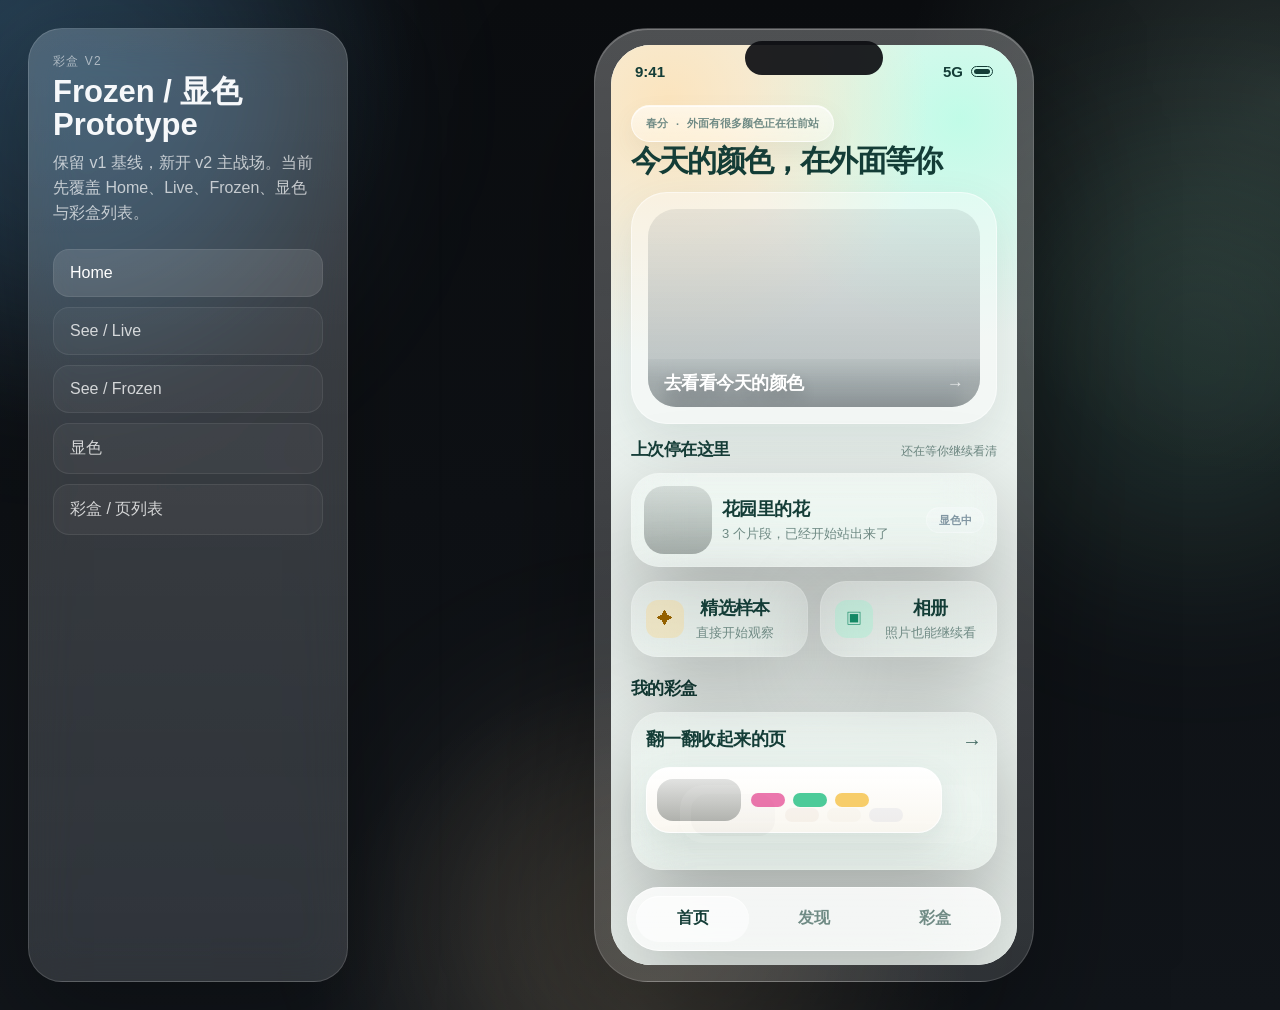
==== prototype-v2/index.html @ c252a60f "v2设计稿" ====
<!DOCTYPE html>
<html lang="zh-CN">
  <head>
    <meta charset="UTF-8" />
    <meta name="viewport" content="width=device-width, initial-scale=1.0" />
    <title>彩盒 v2 原型</title>
    <link rel="stylesheet" href="./styles/tokens.css" />
    <link rel="stylesheet" href="./styles/base.css" />
    <link rel="stylesheet" href="./styles/shell.css" />
    <link rel="stylesheet" href="./styles/screens/home.css" />
    <link rel="stylesheet" href="./styles/screens/live.css" />
    <link rel="stylesheet" href="./styles/screens/frozen.css" />
    <link rel="stylesheet" href="./styles/screens/xianse.css" />
    <link rel="stylesheet" href="./styles/screens/box.css" />
  </head>
  <body>
    <div class="ambient ambient-a"></div>
    <div class="ambient ambient-b"></div>
    <div class="ambient ambient-c"></div>

    <main class="studio">
      <aside class="rail shell-glass">
        <div class="rail-header">
          <p class="rail-kicker">彩盒 v2</p>
          <h1>Frozen / 显色 Prototype</h1>
          <p class="rail-copy">
            保留 v1 基线，新开 v2 主战场。当前先覆盖 Home、Live、Frozen、显色与彩盒列表。
          </p>
        </div>

        <nav class="screen-nav">
          <button class="screen-link active" data-target="home">Home</button>
          <button class="screen-link" data-target="see-live">See / Live</button>
          <button class="screen-link" data-target="see-frozen">See / Frozen</button>
          <button class="screen-link" data-target="xianse">显色</button>
          <button class="screen-link" data-target="box-list">彩盒 / 页列表</button>
        </nav>
      </aside>

      <section class="phone-stage">
        <div class="phone-shell">
          <div class="phone-hardware"></div>
          <div class="phone-screen">
            <section class="screen active" data-screen="home">
              <div class="screen-bg screen-bg-home"></div>
              <div class="statusbar">
                <span>9:41</span>
                <div class="status-icons">
                  <span>5G</span>
                  <span class="battery"></span>
                </div>
              </div>

              <div class="screen-scroll home-scroll">
                <div class="glass-chip weather-chip">
                  <span>春分</span>
                  <span>·</span>
                  <span>外面有很多颜色正在往前站</span>
                </div>

                <header class="home-hero">
                  <div class="home-copy">
                    <h2>今天的颜色，在外面等你</h2>
                  </div>

                  <article class="hero-scene scene-card">
                    <div class="scene-photo photo-mist"></div>
                    <div class="scene-overlay">
                      <button class="entry-footer" data-go="see-live">
                        <span>去看看今天的颜色</span>
                        <span class="entry-arrow-inline">→</span>
                      </button>
                    </div>
                  </article>
                </header>

                <div class="resume-head">
                  <h3>上次停在这里</h3>
                  <span>还在等你继续看清</span>
                </div>

                <button class="resume-strip shell-glass" data-go="xianse">
                  <div class="resume-thumb photo-flower"></div>
                  <div class="resume-text">
                    <h3>花园里的花</h3>
                    <p>3 个片段，已经开始站出来了</p>
                  </div>
                  <span class="count-pill">显色中</span>
                </button>

                <div class="source-row">
                  <button class="source-tile shell-glass" data-go="see-frozen">
                    <span class="tile-icon amber">✦</span>
                    <div>
                      <h3>精选样本</h3>
                      <p>直接开始观察</p>
                    </div>
                  </button>
                  <button class="source-tile shell-glass" data-go="see-frozen">
                    <span class="tile-icon mint">▣</span>
                    <div>
                      <h3>相册</h3>
                      <p>照片也能继续看</p>
                    </div>
                  </button>
                </div>

                <div class="resume-head box-head">
                  <h3>我的彩盒</h3>
                </div>

                <button class="box-entry shell-glass" data-go="box-list">
                  <div class="preview-head">
                    <div>
                      <h3>翻一翻收起来的页</h3>
                    </div>
                    <span class="ghost-arrow">→</span>
                  </div>
                  <div class="box-entry-body">
                    <article class="mini-page main">
                      <div class="mini-page-photo photo-flower"></div>
                      <div class="mini-page-swatches">
                        <span style="--swatch:#ea6aa5"></span>
                        <span style="--swatch:#3bc68f"></span>
                        <span style="--swatch:#f7c95b"></span>
                      </div>
                    </article>
                    <article class="mini-page under">
                      <div class="mini-page-photo photo-sunset"></div>
                      <div class="mini-page-swatches">
                        <span style="--swatch:#f59b63"></span>
                        <span style="--swatch:#e8d59b"></span>
                        <span style="--swatch:#7d83f2"></span>
                      </div>
                    </article>
                  </div>
                </button>
              </div>

              <nav class="tab-dock shell-glass dock-fixed">
                <button class="tab-item active">首页</button>
                <button class="tab-item">发现</button>
                <button class="tab-item" data-go="box-list">彩盒</button>
              </nav>
            </section>

            <section class="screen" data-screen="see-live">
              <div class="photo-screen photo-flower-full">
                <div class="statusbar">
                  <span>9:41</span>
                  <div class="status-icons">
                    <span>5G</span>
                    <span class="battery"></span>
                  </div>
                </div>

                <div class="top-floating">
                  <button class="nav-orb" data-go="home">‹</button>
                  <div class="live-title">看一眼正在发生的颜色</div>
                  <div class="nav-gap"></div>
                </div>

                <div class="capture-dock">
                  <button class="capture-pill" data-go="see-frozen">
                    <span class="capture-core"></span>
                  </button>
                  <p>停住这一刻</p>
                </div>
              </div>
            </section>

            <section class="screen" data-screen="see-frozen">
              <div class="photo-screen frozen-stage">
                <div class="statusbar">
                  <span>9:41</span>
                  <div class="status-icons">
                    <span>5G</span>
                    <span class="battery"></span>
                  </div>
                </div>

                <div class="top-floating">
                  <button class="nav-orb" data-go="home">‹</button>
                  <div class="live-title">先指出你注意到哪里</div>
                  <button class="nav-orb ghost">▣</button>
                </div>

                <div class="frozen-canvas photo-flower-full" data-frozen-canvas>
                  <div class="frozen-hotspots">
                    <button class="hotspot hotspot-pink" data-fragment-id="petal"></button>
                    <button class="hotspot hotspot-green" data-fragment-id="leaf"></button>
                    <button class="hotspot hotspot-gold" data-fragment-id="core"></button>
                    <button class="hotspot hotspot-shadow" data-fragment-id="shadow"></button>
                    <button class="hotspot hotspot-light" data-fragment-id="light"></button>
                  </div>

                  <div class="frozen-targets" data-fragment-layer></div>
                </div>

                <div class="frozen-dock shell-glass">
                  <div class="dock-meta">
                    <span class="frozen-count" data-fragment-count>0 / 5</span>
                    <button class="ai-suggestion-chip" data-ai-accept data-ai-suggestion hidden>
                      <span data-ai-text>也看看亮黄</span>
                    </button>
                  </div>

                  <div class="fragment-strip" data-fragment-strip></div>

                  <button class="frozen-go-pill bottom-cta solid disabled is-hidden" data-go="xianse" data-enter-xianse>
                    让它们往前站一站
                  </button>
                </div>
              </div>
            </section>

            <section class="screen" data-screen="xianse">
              <div class="screen-bg screen-bg-xianse"></div>
              <div class="statusbar">
                <span>9:41</span>
                <div class="status-icons">
                  <span>5G</span>
                  <span class="battery"></span>
                </div>
              </div>

              <div class="screen-scroll xianse-scroll">
                <div class="top-floating light-flow">
                  <button class="nav-orb light" data-go="see-frozen">‹</button>
                  <div class="source-line">
                    <span class="source-kicker">来自</span>
                    <span class="source-name">花园里的花</span>
                  </div>
                  <button class="ghost-pill top-ghost" data-go="see-frozen">补一处</button>
                </div>

                <header class="section-header xianse-header">
                  <p class="micro">显色</p>
                  <h2>让颜色站出来</h2>
                </header>

                <section class="xianse-stage shell-glass">
                  <div class="source-echo photo-flower" aria-hidden="true"></div>
                  <div class="source-wash" aria-hidden="true"></div>
                  <div class="standing-field" data-standing-field></div>
                </section>

                <section class="page-foreshadow shell-glass">
                  <div class="foreshadow-copy">
                    <p class="micro">这一页开始成形</p>
                    <h3>它们已经不只是一组颜色了</h3>
                  </div>
                  <div class="foreshadow-ribbon" data-foreshadow-ribbon></div>
                </section>

                <button class="bottom-cta solid">收进彩盒</button>
              </div>
            </section>

            <section class="screen" data-screen="box-list">
              <div class="screen-bg screen-bg-box-list"></div>
              <div class="statusbar">
                <span>9:41</span>
                <div class="status-icons">
                  <span>5G</span>
                  <span class="battery"></span>
                </div>
              </div>

              <div class="screen-scroll box-scroll">
                <header class="section-header">
                  <p class="micro">我的彩盒</p>
                  <h2>翻一翻收起来的页</h2>
                </header>

                <div class="list-stack">
                  <button class="page-sheet list-sheet current">
                    <div class="sheet-photo photo-flower"></div>
                    <div class="sheet-body list-body">
                      <p class="sheet-meta">3月24日 · 下午</p>
                      <h3>花园里的花</h3>
                      <div class="sheet-swatches">
                        <span style="--swatch:#ea6aa5"></span>
                        <span style="--swatch:#3bc68f"></span>
                        <span style="--swatch:#f7c95b"></span>
                      </div>
                    </div>
                  </button>

                  <button class="page-sheet list-sheet compact-sheet">
                    <div class="sheet-photo thin photo-sunset"></div>
                    <div class="compact-body">
                      <p class="sheet-meta">3月18日 · 傍晚</p>
                      <h4>海边的日落</h4>
                      <div class="mini-swatches">
                        <span style="--swatch:#f59b63"></span>
                        <span style="--swatch:#e8d59b"></span>
                        <span style="--swatch:#7d83f2"></span>
                      </div>
                    </div>
                  </button>
                </div>

                <nav class="tab-dock shell-glass dock-fixed">
                  <button class="tab-item" data-go="home">首页</button>
                  <button class="tab-item">发现</button>
                  <button class="tab-item active">彩盒</button>
                </nav>
              </div>
            </section>
          </div>
        </div>
      </section>
    </main>

    <script src="./app.js"></script>
  </body>
</html>
---- prototype-v2/styles/tokens.css ----
:root {
  --bg: #0b0d10;
  --shell: rgba(255, 255, 255, 0.08);
  --shell-line: rgba(255, 255, 255, 0.14);
  --glass: rgba(255, 255, 255, 0.2);
  --glass-strong: rgba(255, 255, 255, 0.32);
  --glass-edge: rgba(255, 255, 255, 0.54);
  --paper: rgba(253, 251, 246, 0.94);
  --paper-shadow: 0 24px 80px rgba(44, 62, 57, 0.12);
  --paper-tint: linear-gradient(180deg, rgba(255, 255, 255, 0.82), rgba(248, 245, 238, 0.94));
  --ink: #143d37;
  --muted: #708b85;
  --pink: #ea6aa5;
  --green: #3bc68f;
  --gold: #f7c95b;
  --shadow: #6a7391;
  --warm: rgba(255, 224, 177, 0.8);
  --mint: rgba(176, 255, 228, 0.72);
  --blur: blur(24px) saturate(150%);
  --type-title-home: 30px;
  --type-title-section: 30px;
  --type-title-card: 18px;
  --type-body: 13px;
  --space-home-top: 60px;
  --space-home-bottom: 104px;
  --space-chip-title: 2px;
  --space-title-entry: 16px;
}
---- prototype-v2/styles/base.css ----
* {
  box-sizing: border-box;
}

html,
body {
  margin: 0;
  min-height: 100%;
  font-family: "SF Pro Display", "SF Pro Text", -apple-system, BlinkMacSystemFont,
    "PingFang SC", "Helvetica Neue", sans-serif;
  color: #f6f8fa;
  background:
    radial-gradient(circle at 0% 0%, rgba(109, 196, 255, 0.14), transparent 26%),
    radial-gradient(circle at 100% 10%, rgba(197, 255, 228, 0.14), transparent 24%),
    radial-gradient(circle at 50% 100%, rgba(255, 227, 181, 0.1), transparent 28%),
    linear-gradient(180deg, #0b0d10 0%, #11151a 100%);
}

body {
  overflow: hidden;
}

button {
  font: inherit;
  color: inherit;
  background: none;
  border: 0;
  cursor: pointer;
}

.ambient {
  position: fixed;
  border-radius: 999px;
  pointer-events: none;
  filter: blur(90px);
}

.ambient-a {
  width: 30rem;
  height: 30rem;
  left: -10rem;
  top: -9rem;
  background: rgba(113, 189, 255, 0.16);
}

.ambient-b {
  width: 26rem;
  height: 26rem;
  right: -8rem;
  top: 9rem;
  background: rgba(154, 255, 214, 0.12);
}

.ambient-c {
  width: 26rem;
  height: 26rem;
  left: 34%;
  bottom: -14rem;
  background: rgba(255, 214, 159, 0.1);
}

.micro {
  margin: 0;
  color: #78938c;
  font-size: 13px;
  font-weight: 600;
}

.photo-flower,
.photo-maple,
.photo-sunset,
.photo-mist,
.photo-flower-full {
  background-color: #cbd8cf;
}

.photo-mist {
  background:
    linear-gradient(180deg, rgba(16, 32, 41, 0.08), rgba(16, 32, 41, 0.28)),
    url("https://images.unsplash.com/photo-1506744038136-46273834b3fb?auto=format&fit=crop&w=1200&q=80");
  background-size: cover;
  background-position: center;
}

.photo-flower {
  background:
    linear-gradient(180deg, rgba(16, 26, 24, 0.12), rgba(16, 26, 24, 0.32)),
    url("https://images.unsplash.com/photo-1490750967868-88aa4486c946?auto=format&fit=crop&w=1200&q=80");
  background-size: cover;
  background-position: center;
}

.photo-flower-full {
  background:
    linear-gradient(180deg, rgba(6, 15, 12, 0.16), rgba(4, 12, 10, 0.46)),
    url("https://images.unsplash.com/photo-1490750967868-88aa4486c946?auto=format&fit=crop&w=1600&q=80");
  background-size: cover;
  background-position: center;
}

.photo-sunset {
  background:
    linear-gradient(180deg, rgba(24, 23, 32, 0.08), rgba(24, 23, 32, 0.28)),
    url("https://images.unsplash.com/photo-1500530855697-b586d89ba3ee?auto=format&fit=crop&w=1200&q=80");
  background-size: cover;
  background-position: center;
}

@media (max-width: 1180px) {
  body {
    overflow: auto;
  }

  .studio {
    grid-template-columns: 1fr;
  }

  .phone-shell {
    max-width: 100%;
  }
}
---- prototype-v2/styles/shell.css ----
.studio {
  display: grid;
  grid-template-columns: 320px 1fr;
  gap: 28px;
  min-height: 100vh;
  padding: 28px;
}

.shell-glass {
  background:
    linear-gradient(180deg, rgba(255, 255, 255, 0.14), rgba(255, 255, 255, 0.06)),
    var(--shell);
  border: 1px solid var(--shell-line);
  backdrop-filter: var(--blur);
  -webkit-backdrop-filter: var(--blur);
  box-shadow: 0 30px 90px rgba(0, 0, 0, 0.28);
}

.rail {
  border-radius: 34px;
  padding: 24px;
  display: flex;
  flex-direction: column;
  gap: 24px;
}

.rail-kicker {
  margin: 0 0 6px;
  font-size: 12px;
  letter-spacing: 0.12em;
  text-transform: uppercase;
  color: rgba(255, 255, 255, 0.56);
}

.rail h1 {
  margin: 0;
  font-size: 31px;
  line-height: 1.05;
}

.rail-copy {
  margin: 10px 0 0;
  line-height: 1.55;
  color: rgba(255, 255, 255, 0.7);
}

.screen-nav {
  display: grid;
  gap: 10px;
}

.screen-link {
  text-align: left;
  padding: 14px 16px;
  border-radius: 16px;
  color: rgba(255, 255, 255, 0.78);
  border: 1px solid rgba(255, 255, 255, 0.08);
  background: rgba(255, 255, 255, 0.04);
  transition: 0.2s ease;
}

.screen-link.active,
.screen-link:hover {
  background: rgba(255, 255, 255, 0.12);
  color: #fff;
}

.phone-stage {
  display: grid;
  place-items: center;
}

.phone-shell {
  position: relative;
  width: 440px;
  max-width: calc(100vw - 420px);
  aspect-ratio: 393 / 852;
  padding: 16px;
  border-radius: 54px;
  background:
    linear-gradient(180deg, rgba(255, 255, 255, 0.24), rgba(255, 255, 255, 0.08)),
    rgba(255, 255, 255, 0.05);
  border: 1px solid rgba(255, 255, 255, 0.14);
  box-shadow:
    0 60px 140px rgba(0, 0, 0, 0.34),
    inset 0 1px 0 rgba(255, 255, 255, 0.24);
}

.phone-hardware {
  position: absolute;
  top: 12px;
  left: 50%;
  transform: translateX(-50%);
  width: 138px;
  height: 34px;
  border-radius: 999px;
  background: rgba(12, 14, 18, 0.92);
  z-index: 5;
}

.phone-screen {
  position: relative;
  width: 100%;
  height: 100%;
  overflow: hidden;
  border-radius: 40px;
  background: #eff4f2;
}

.screen {
  position: absolute;
  inset: 0;
  display: none;
  color: var(--ink);
}

.screen.active {
  display: block;
}

.screen-bg {
  position: absolute;
  inset: 0;
}

.screen-bg-home {
  background:
    radial-gradient(circle at 14% 6%, var(--warm), transparent 28%),
    radial-gradient(circle at 86% 8%, var(--mint), transparent 24%),
    linear-gradient(180deg, #eef5f2 0%, #e9f0ec 100%);
}

.screen-bg-xianse,
.screen-bg-box-list {
  background:
    radial-gradient(circle at 84% 0%, rgba(196, 255, 233, 0.72), transparent 24%),
    radial-gradient(circle at 10% 14%, rgba(255, 235, 205, 0.66), transparent 20%),
    linear-gradient(180deg, #f0f6f2 0%, #e9f0ec 100%);
}

.statusbar {
  position: absolute;
  top: 0;
  left: 0;
  right: 0;
  z-index: 4;
  padding: 18px 24px 0;
  display: flex;
  justify-content: space-between;
  align-items: center;
  font-size: 15px;
  font-weight: 700;
}

.statusbar.inverted {
  color: white;
}

.status-icons {
  display: flex;
  gap: 8px;
  align-items: center;
}

.battery {
  width: 22px;
  height: 11px;
  display: inline-block;
  border-radius: 999px;
  border: 1.5px solid currentColor;
  position: relative;
}

.battery::after {
  content: "";
  position: absolute;
  inset: 2px;
  border-radius: 999px;
  background: currentColor;
}

.screen-scroll {
  position: relative;
  z-index: 2;
  height: 100%;
  overflow: auto;
  padding: 58px 20px 28px;
  scrollbar-width: none;
  -ms-overflow-style: none;
}

.screen-scroll::-webkit-scrollbar {
  width: 0;
  height: 0;
}

.glass-chip,
.nav-orb,
.capture-pill,
.count-pill,
.ghost-pill,
.tab-dock {
  backdrop-filter: var(--blur);
  -webkit-backdrop-filter: var(--blur);
}

.glass-chip {
  display: inline-flex;
  align-items: center;
  gap: 8px;
  padding: 12px 16px;
  border-radius: 999px;
  background:
    linear-gradient(180deg, rgba(255, 255, 255, 0.58), rgba(255, 255, 255, 0.28)),
    rgba(255, 255, 255, 0.18);
  border: 1px solid rgba(255, 255, 255, 0.6);
  box-shadow:
    0 10px 24px rgba(73, 101, 96, 0.08),
    inset 0 1px 0 rgba(255, 255, 255, 0.72);
}

.small-chip {
  padding: 9px 14px;
  font-size: 12px;
  font-weight: 600;
}

.weather-chip {
  margin-bottom: var(--space-chip-title);
  padding: 10px 14px;
  color: var(--muted);
  font-size: 11px;
  font-weight: 700;
}

.top-floating {
  position: absolute;
  z-index: 5;
  top: 58px;
  left: 16px;
  right: 16px;
  display: grid;
  grid-template-columns: 44px 1fr 44px;
  align-items: center;
  gap: 10px;
}

.light-flow {
  position: relative;
  top: auto;
  left: auto;
  right: auto;
  margin-bottom: 18px;
  grid-template-columns: 44px 1fr auto;
}

.nav-orb {
  width: 42px;
  height: 42px;
  display: grid;
  place-items: center;
  border-radius: 999px;
  color: inherit;
  background:
    linear-gradient(180deg, rgba(255, 255, 255, 0.38), rgba(255, 255, 255, 0.14)),
    rgba(255, 255, 255, 0.16);
  border: 1px solid rgba(255, 255, 255, 0.42);
}

.nav-orb.light {
  color: var(--ink);
  background:
    linear-gradient(180deg, rgba(255, 255, 255, 0.82), rgba(255, 255, 255, 0.54)),
    rgba(255, 255, 255, 0.56);
}

.nav-orb.ghost {
  background: rgba(255, 255, 255, 0.08);
  border-color: rgba(255, 255, 255, 0.24);
}

.nav-gap {
  width: 44px;
  height: 44px;
}

.source-pill {
  justify-self: center;
  font-weight: 700;
}

.source-line {
  justify-self: center;
  display: grid;
  justify-items: center;
  gap: 2px;
  color: rgba(20, 61, 55, 0.72);
}

.source-kicker {
  font-size: 11px;
  font-weight: 700;
  letter-spacing: 0.08em;
  text-transform: uppercase;
  color: rgba(20, 61, 55, 0.36);
}

.source-name {
  font-size: 18px;
  font-weight: 700;
  letter-spacing: -0.03em;
}

.chip-dot {
  width: 16px;
  height: 16px;
  border-radius: 999px;
  background:
    radial-gradient(circle at 28% 28%, rgba(255, 255, 255, 0.58), transparent 30%),
    linear-gradient(135deg, var(--pink), var(--gold));
}

.ghost-pill {
  min-height: 38px;
  padding: 0 14px;
  border-radius: 999px;
  color: var(--ink);
  font-size: 13px;
  font-weight: 700;
  background:
    linear-gradient(180deg, rgba(255, 255, 255, 0.78), rgba(255, 255, 255, 0.52)),
    rgba(255, 255, 255, 0.56);
  border: 1px solid rgba(255, 255, 255, 0.72);
}

.top-ghost {
  justify-self: end;
}

.live-title {
  justify-self: center;
  align-self: center;
  color: rgba(255, 255, 255, 0.92);
  font-size: 17px;
  font-weight: 700;
  letter-spacing: -0.02em;
  text-shadow: 0 8px 24px rgba(0, 0, 0, 0.35);
}

.section-header {
  padding: 8px 4px 0;
}

.section-header h2,
.sheet-body h2,
.home-copy h2 {
  margin: 6px 0 0;
  font-size: var(--type-title-section);
  line-height: 0.98;
  letter-spacing: -0.05em;
}

.home-copy {
  max-width: 100%;
}

.home-copy h2 {
  margin-top: 2px;
  max-width: none;
  font-size: var(--type-title-home);
  line-height: 1;
  letter-spacing: -0.06em;
  text-wrap: unset;
}

.bottom-cta {
  width: 100%;
  height: 56px;
  border-radius: 999px;
  font-weight: 700;
}

.bottom-cta.primary-soft {
  background:
    linear-gradient(180deg, rgba(255, 255, 255, 0.34), rgba(255, 255, 255, 0.12)),
    rgba(105, 152, 126, 0.28);
  color: white;
  border: 1px solid rgba(255, 255, 255, 0.18);
}

.bottom-cta.solid {
  background:
    linear-gradient(180deg, rgba(54, 142, 112, 0.96), rgba(44, 120, 96, 0.98)),
    rgba(56, 140, 112, 0.98);
  color: white;
  box-shadow: 0 16px 28px rgba(39, 96, 77, 0.2);
}

.bottom-cta.disabled {
  opacity: 0.45;
  pointer-events: none;
}

.tab-dock {
  position: absolute;
  left: 16px;
  right: 16px;
  bottom: 14px;
  z-index: 4;
  padding: 8px;
  display: grid;
  grid-template-columns: repeat(3, 1fr);
  gap: 8px;
  border-radius: 999px;
  background:
    linear-gradient(180deg, rgba(255, 255, 255, 0.68), rgba(255, 255, 255, 0.48)),
    rgba(255, 255, 255, 0.42);
  border: 1px solid rgba(255, 255, 255, 0.7);
}

.tab-item {
  height: 46px;
  border-radius: 999px;
  color: var(--muted);
  font-weight: 700;
}

.tab-item.active {
  color: var(--ink);
  background: rgba(255, 255, 255, 0.56);
  box-shadow: inset 0 1px 0 rgba(255, 255, 255, 0.72);
}
---- prototype-v2/styles/screens/home.css ----
.home-scroll {
  padding-top: var(--space-home-top);
  padding-bottom: var(--space-home-bottom);
}

.home-hero {
  display: grid;
  gap: var(--space-title-entry);
}

.scene-card {
  position: relative;
  overflow: hidden;
  min-height: 232px;
  border-radius: 36px;
  background: rgba(255, 255, 255, 0.36);
  border: 1px solid rgba(255, 255, 255, 0.5);
  box-shadow: 0 18px 46px rgba(62, 95, 89, 0.12);
}

.scene-photo {
  position: absolute;
  inset: 16px;
  overflow: hidden;
  border-radius: 28px;
}

.scene-overlay {
  position: absolute;
  left: 16px;
  right: 16px;
  bottom: 16px;
  display: block;
  pointer-events: none;
}

.entry-footer {
  width: 100%;
  height: 48px;
  padding: 0 16px;
  display: flex;
  align-items: center;
  justify-content: space-between;
  border-radius: 0 0 28px 28px;
  color: white;
  text-shadow: 0 6px 14px rgba(0, 0, 0, 0.18);
  background:
    linear-gradient(180deg, rgba(8, 16, 19, 0.02), rgba(8, 16, 19, 0.12) 42%, rgba(8, 16, 19, 0.24) 100%);
  backdrop-filter: blur(10px) saturate(125%);
  -webkit-backdrop-filter: blur(10px) saturate(125%);
  pointer-events: auto;
}

.entry-footer span:first-child {
  font-size: 18px;
  font-weight: 700;
  letter-spacing: -0.03em;
}

.entry-arrow-inline {
  font-size: 17px;
  font-weight: 700;
  line-height: 1;
  opacity: 0.74;
}

.resume-head {
  margin-top: 14px;
  display: flex;
  justify-content: space-between;
  align-items: baseline;
  gap: 10px;
}

.resume-head h3 {
  margin: 0;
  font-size: 17px;
  letter-spacing: -0.03em;
}

.resume-head span {
  color: var(--muted);
  font-size: 12px;
}

.resume-strip {
  width: 100%;
  margin-top: 12px;
  text-align: left;
  padding: 12px;
  border-radius: 28px;
  display: grid;
  grid-template-columns: 68px 1fr auto;
  gap: 10px;
  align-items: center;
}

.resume-thumb {
  width: 68px;
  height: 68px;
  border-radius: 20px;
  background-size: cover;
  background-position: center;
}

.resume-text h3,
.preview-head h3,
.source-tile h3,
.sheet-body h3 {
  margin: 0 0 4px;
  font-size: var(--type-title-card);
  letter-spacing: -0.03em;
}

.resume-text p,
.source-tile p,
.sheet-meta {
  margin: 0;
  color: var(--muted);
  font-size: var(--type-body);
}

.count-pill {
  display: inline-flex;
  align-items: center;
  justify-content: center;
  height: 26px;
  min-width: 58px;
  padding: 0 9px;
  border-radius: 999px;
  color: rgba(90, 116, 134, 0.74);
  font-size: 11px;
  font-weight: 600;
  background:
    linear-gradient(180deg, rgba(255, 255, 255, 0.28), rgba(255, 255, 255, 0.1)),
    rgba(173, 205, 232, 0.03);
  border: 1px solid rgba(255, 255, 255, 0.24);
}

.source-row {
  display: grid;
  grid-template-columns: 1fr 1fr;
  gap: 12px;
  margin-top: 14px;
}

.source-tile {
  border-radius: 26px;
  padding: 14px;
  display: flex;
  align-items: center;
  gap: 12px;
  color: var(--ink);
}

.tile-icon {
  width: 38px;
  height: 38px;
  display: grid;
  place-items: center;
  border-radius: 12px;
  font-size: 16px;
}

.tile-icon.amber {
  background: rgba(255, 205, 106, 0.28);
  color: #946100;
}

.tile-icon.mint {
  background: rgba(116, 245, 195, 0.24);
  color: #148865;
}

.box-head {
  margin-top: 20px;
}

.box-entry {
  width: 100%;
  margin-top: 12px;
  text-align: left;
  padding: 14px;
  border-radius: 30px;
}

.preview-head {
  display: flex;
  justify-content: space-between;
  align-items: center;
  margin-bottom: 12px;
}

.ghost-arrow {
  color: #456b64;
  font-weight: 700;
  font-size: 20px;
  line-height: 1;
}

.box-entry-body {
  position: relative;
  min-height: 88px;
  margin-top: 4px;
}

.mini-page {
  position: absolute;
  left: 0;
  right: 40px;
  top: 0;
  height: 66px;
  padding: 8px 10px;
  display: grid;
  grid-template-columns: 84px 1fr;
  gap: 10px;
  align-items: center;
  border-radius: 24px;
  background:
    linear-gradient(180deg, rgba(255, 255, 255, 0.98), rgba(250, 247, 240, 0.97)),
    rgba(255, 255, 255, 0.98);
  border: 1px solid rgba(255, 255, 255, 0.9);
  box-shadow:
    0 16px 36px rgba(46, 70, 63, 0.12),
    inset 0 1px 0 rgba(255, 255, 255, 0.86);
}

.mini-page.under {
  left: 34px;
  right: 0;
  top: 18px;
  height: 58px;
  opacity: 0.09;
  filter: saturate(0.42);
}

.mini-page-photo {
  width: 84px;
  height: 42px;
  border-radius: 16px;
  background-size: cover;
  background-position: center;
}

.mini-page-swatches {
  display: flex;
  gap: 8px;
}

.mini-page-swatches span {
  display: block;
  width: 34px;
  height: 14px;
  border-radius: 999px;
  background: var(--swatch);
}
---- prototype-v2/styles/screens/live.css ----
.photo-screen {
  position: relative;
  width: 100%;
  height: 100%;
  overflow: hidden;
}

.capture-dock {
  position: absolute;
  left: 0;
  right: 0;
  bottom: 34px;
  display: flex;
  flex-direction: column;
  align-items: center;
  gap: 8px;
  color: white;
}

.capture-pill {
  width: 92px;
  height: 92px;
  border-radius: 999px;
  display: grid;
  place-items: center;
  background:
    linear-gradient(180deg, rgba(255, 255, 255, 0.34), rgba(255, 255, 255, 0.12)),
    rgba(255, 255, 255, 0.14);
  border: 1px solid rgba(255, 255, 255, 0.36);
}

.capture-core {
  width: 56px;
  height: 56px;
  border-radius: 999px;
  background: rgba(255, 255, 255, 0.94);
  box-shadow: inset 0 0 0 8px rgba(255, 255, 255, 0.2);
}

.capture-dock p {
  margin: 0;
  font-size: 15px;
  font-weight: 700;
  color: rgba(255, 255, 255, 0.9);
  text-shadow: 0 8px 20px rgba(0, 0, 0, 0.28);
}
---- prototype-v2/styles/screens/frozen.css ----
.frozen-stage {
  position: relative;
  display: flex;
  flex-direction: column;
  height: 100%;
  padding: 18px 14px 18px;
  gap: 14px;
  background:
    radial-gradient(circle at 86% 0%, rgba(196, 255, 233, 0.54), transparent 24%),
    radial-gradient(circle at 12% 12%, rgba(255, 235, 205, 0.46), transparent 22%),
    linear-gradient(180deg, #eef5f2 0%, #e8efe9 100%);
}

.frozen-stage .statusbar {
  position: relative;
  z-index: 3;
  padding: 0 10px;
  color: var(--ink);
}

.frozen-stage .top-floating {
  position: relative;
  top: auto;
  left: auto;
  right: auto;
  z-index: 3;
  margin: 2px 0 0;
  padding: 0 6px;
}

.frozen-stage .live-title {
  color: var(--ink);
  font-size: 18px;
  font-weight: 800;
  letter-spacing: -0.03em;
  text-shadow: none;
}

.frozen-stage .nav-orb {
  background:
    linear-gradient(180deg, rgba(255, 255, 255, 0.72), rgba(255, 255, 255, 0.38)),
    rgba(255, 255, 255, 0.28);
  border: 1px solid rgba(255, 255, 255, 0.58);
  color: rgba(20, 61, 55, 0.82);
  box-shadow:
    0 12px 28px rgba(73, 101, 96, 0.1),
    inset 0 1px 0 rgba(255, 255, 255, 0.7);
}

.frozen-stage .nav-orb.ghost {
  color: rgba(20, 61, 55, 0.42);
}

.frozen-canvas {
  position: relative;
  flex: 0 0 492px;
  min-height: 492px;
  border-radius: 34px;
  overflow: hidden;
  border: 1px solid rgba(255, 255, 255, 0.64);
  box-shadow:
    0 22px 48px rgba(51, 73, 63, 0.16),
    inset 0 1px 0 rgba(255, 255, 255, 0.32);
  background-size: cover;
  background-position: center;
}

.frozen-canvas::after {
  content: "";
  position: absolute;
  inset: 0;
  background:
    linear-gradient(180deg, rgba(6, 15, 12, 0.12), rgba(6, 15, 12, 0.22));
  pointer-events: none;
}

.frozen-hotspots,
.frozen-targets {
  position: absolute;
  inset: 0;
}

.frozen-targets {
  pointer-events: none;
  z-index: 3;
}

.hotspot,
.frozen-target {
  position: absolute;
  border-radius: 999px;
}

.hotspot {
  width: 88px;
  height: 88px;
  border: 0;
  background: transparent;
  z-index: 2;
}

.hotspot::after {
  content: "";
  position: absolute;
  inset: 12px;
  border-radius: inherit;
  border: 1.2px solid rgba(255, 255, 255, 0.2);
  background: rgba(255, 255, 255, 0.04);
  transition: 0.2s ease;
}

.hotspot:hover::after {
  border-color: rgba(255, 255, 255, 0.34);
  background: rgba(255, 255, 255, 0.08);
}

.hotspot-pink {
  left: 49%;
  top: 39%;
}

.hotspot-green {
  left: 33%;
  top: 57%;
}

.hotspot-gold {
  left: 58%;
  top: 47%;
}

.hotspot-shadow {
  left: 64%;
  top: 67%;
}

.hotspot-light {
  left: 60%;
  top: 57%;
}

.frozen-target {
  width: 80px;
  height: 80px;
  margin-left: -40px;
  margin-top: -40px;
  border: 1.5px solid rgba(255, 255, 255, 0.78);
  background: rgba(255, 255, 255, 0.06);
  box-shadow:
    0 0 0 8px rgba(255, 255, 255, 0.04),
    inset 0 0 0 1px rgba(255, 255, 255, 0.08);
  backdrop-filter: blur(6px);
  -webkit-backdrop-filter: blur(6px);
  transition: 0.18s ease;
  pointer-events: auto;
}

.frozen-target::after {
  content: "";
  position: absolute;
  inset: 16px;
  border-radius: inherit;
  border: 1px solid rgba(255, 255, 255, 0.22);
}

.frozen-target.active {
  transform: scale(1.04);
  border-color: rgba(255, 255, 255, 0.96);
  box-shadow:
    0 0 0 10px rgba(255, 255, 255, 0.05),
    0 12px 28px rgba(0, 0, 0, 0.16);
}

.frozen-target.ring-pink::before,
.frozen-target.ring-green::before,
.frozen-target.ring-gold::before,
.frozen-target.ring-shadow::before,
.frozen-target.ring-light::before {
  content: "";
  position: absolute;
  right: -3px;
  bottom: -3px;
  width: 18px;
  height: 18px;
  border-radius: 999px;
  border: 2px solid rgba(255, 255, 255, 0.78);
}

.frozen-target.ring-pink::before {
  background: var(--pink);
}

.frozen-target.ring-green::before {
  background: var(--green);
}

.frozen-target.ring-gold::before {
  background: var(--gold);
}

.frozen-target.ring-shadow::before {
  background: var(--shadow);
}

.frozen-target.ring-light::before {
  background: #f1efe7;
}

.frozen-dock {
  flex: 0 0 auto;
  display: grid;
  grid-template-rows: 30px 118px 54px;
  gap: 12px;
  min-height: 234px;
  padding: 16px;
  border-radius: 32px;
  background:
    radial-gradient(circle at 12% 0%, rgba(255, 241, 218, 0.54), transparent 36%),
    linear-gradient(180deg, rgba(251, 248, 240, 0.98), rgba(243, 239, 229, 0.97));
  border: 1px solid rgba(255, 255, 255, 0.84);
  box-shadow:
    0 18px 42px rgba(51, 73, 63, 0.12),
    inset 0 1px 0 rgba(255, 255, 255, 0.9);
}

.dock-meta {
  display: flex;
  justify-content: space-between;
  align-items: center;
  gap: 10px;
  min-height: 28px;
}

.frozen-count {
  color: rgba(20, 61, 55, 0.74);
  font-size: 12px;
  font-weight: 800;
  letter-spacing: 0.02em;
}

.ai-suggestion-chip {
  height: 30px;
  padding: 0 12px;
  border-radius: 999px;
  font-size: 12px;
  font-weight: 700;
  color: rgba(20, 61, 55, 0.78);
  background:
    linear-gradient(180deg, rgba(255, 245, 204, 0.98), rgba(249, 236, 177, 0.88)),
    rgba(247, 205, 91, 0.32);
  border: 1px solid rgba(243, 205, 97, 0.44);
  white-space: nowrap;
  box-shadow: 0 8px 18px rgba(214, 171, 62, 0.14);
}

.fragment-strip {
  display: flex;
  gap: 10px;
  min-height: 118px;
  padding: 6px;
  overflow-x: auto;
  overflow-y: hidden;
  scroll-snap-type: x proximity;
  -webkit-overflow-scrolling: touch;
  touch-action: pan-x;
  scrollbar-width: none;
  border-radius: 24px;
  background:
    linear-gradient(180deg, rgba(255, 255, 255, 0.52), rgba(255, 255, 255, 0.18)),
    rgba(20, 61, 55, 0.06);
  border: 1px solid rgba(20, 61, 55, 0.08);
  cursor: grab;
}

.fragment-strip::-webkit-scrollbar {
  width: 0;
  height: 0;
}

.fragment-strip.is-dragging {
  cursor: grabbing;
}

.fragment-strip.is-empty {
  display: grid;
  place-items: center;
}

.fragment-strip.is-empty::before {
  content: "";
  width: 100%;
  height: 100%;
  border-radius: 18px;
  background:
    linear-gradient(90deg, rgba(255, 255, 255, 0.26), rgba(255, 255, 255, 0.08)),
    rgba(20, 61, 55, 0.03);
  border: 1px dashed rgba(20, 61, 55, 0.16);
}

.fragment-card {
  flex: 0 0 110px;
  padding: 8px;
  border-radius: 22px;
  display: grid;
  gap: 7px;
  align-content: start;
  cursor: pointer;
  background:
    linear-gradient(180deg, rgba(255, 255, 255, 0.98), rgba(248, 245, 238, 0.94)),
    rgba(255, 255, 255, 0.96);
  border: 1px solid rgba(255, 255, 255, 0.9);
  color: var(--ink);
  text-align: left;
  scroll-snap-align: start;
  box-shadow:
    0 10px 24px rgba(29, 43, 38, 0.08),
    inset 0 1px 0 rgba(255, 255, 255, 0.92);
}

.fragment-card.active {
  box-shadow:
    0 14px 28px rgba(29, 43, 38, 0.12),
    inset 0 1px 0 rgba(255, 255, 255, 0.98);
}

.fragment-card-head {
  display: flex;
  justify-content: space-between;
  align-items: flex-start;
  gap: 6px;
  min-height: 20px;
}

.fragment-label {
  font-size: 10px;
  font-weight: 800;
  color: rgba(20, 61, 55, 0.66);
}

.fragment-remove {
  width: 20px;
  height: 20px;
  flex: 0 0 20px;
  display: grid;
  place-items: center;
  border-radius: 999px;
  font-size: 12px;
  color: rgba(20, 61, 55, 0.72);
  background: rgba(236, 239, 236, 0.94);
  box-shadow: inset 0 1px 0 rgba(255, 255, 255, 0.88);
}

.fragment-remove.is-hidden {
  visibility: hidden;
}

.fragment-preview {
  position: relative;
  height: 24px;
  border-radius: 14px;
  overflow: hidden;
  background-size: cover;
  background-position: var(--crop-x) var(--crop-y);
}

.fragment-preview::after {
  content: "";
  position: absolute;
  inset: 0;
  background:
    linear-gradient(90deg, rgba(255, 255, 255, 0.16), transparent 52%),
    rgba(5, 12, 12, 0.06);
}

.fragment-swatch {
  height: 16px;
  border-radius: 999px;
  background: var(--swatch);
}

.frozen-go-pill {
  width: 100%;
  height: 54px;
  margin-top: 0;
  font-size: 15px;
  letter-spacing: -0.02em;
}

.frozen-go-pill.is-hidden {
  visibility: hidden;
  opacity: 0;
  pointer-events: none;
}
---- prototype-v2/styles/screens/xianse.css ----
.xianse-scroll {
  padding-top: 64px;
  padding-bottom: 110px;
}

.xianse-header h2 {
  max-width: 100%;
  font-size: 30px;
  line-height: 1.06;
  letter-spacing: -0.05em;
}

.xianse-stage {
  position: relative;
  margin-top: 18px;
  min-height: 420px;
  padding: 16px;
  border-radius: 36px;
  overflow: hidden;
  background:
    linear-gradient(180deg, rgba(255, 255, 255, 0.68), rgba(255, 255, 255, 0.38)),
    rgba(248, 251, 247, 0.4);
  border: 1px solid rgba(255, 255, 255, 0.62);
  box-shadow:
    0 26px 48px rgba(39, 64, 52, 0.08),
    inset 0 1px 0 rgba(255, 255, 255, 0.58);
}

.source-echo,
.source-wash,
.standing-field {
  position: absolute;
  inset: 0;
}

.source-echo {
  opacity: 0.34;
  filter: blur(3px) saturate(0.88);
  transform: scale(1.04);
}

.source-wash {
  background:
    radial-gradient(circle at 50% 30%, rgba(255, 255, 255, 0.72), transparent 18%),
    radial-gradient(circle at 50% 52%, rgba(255, 243, 195, 0.18), transparent 26%),
    radial-gradient(circle at 34% 68%, rgba(188, 239, 217, 0.16), transparent 22%),
    linear-gradient(180deg, rgba(255, 255, 255, 0.28), rgba(255, 255, 255, 0.12));
}

.standing-field {
  z-index: 2;
}

.standing-fragment {
  position: absolute;
  display: grid;
  gap: 10px;
  width: var(--w);
  padding: 0;
  border-radius: 0;
  background: transparent;
  border: 0;
  transform: translate(-50%, -50%) scale(var(--scale));
  opacity: var(--alpha);
  filter: blur(var(--blur));
  box-shadow: none;
  transition: 0.2s ease;
}

.standing-fragment.main {
  z-index: 4;
}

.standing-fragment.support,
.standing-fragment.accent,
.standing-fragment.base,
.standing-fragment.lift {
  z-index: 2;
}

.standing-fragment::before {
  content: "";
  position: absolute;
  left: 50%;
  top: 50%;
  width: calc(100% + 36px);
  height: calc(100% + 18px);
  border-radius: 999px;
  transform: translate(-50%, -50%);
  background: radial-gradient(circle, rgba(255, 255, 255, 0.36), rgba(255, 255, 255, 0) 68%);
  pointer-events: none;
}

.standing-preview {
  justify-self: center;
  width: clamp(74px, 70%, 148px);
  height: 34px;
  border-radius: 999px;
  background-size: cover;
  background-position: var(--crop-x) var(--crop-y);
  opacity: 0.9;
  box-shadow:
    0 10px 24px rgba(29, 43, 38, 0.14),
    inset 0 1px 0 rgba(255, 255, 255, 0.68);
}

.standing-swatch {
  height: 26px;
  border-radius: 999px;
  background: var(--swatch);
  box-shadow:
    0 14px 30px rgba(29, 43, 38, 0.1),
    inset 0 1px 0 rgba(255, 255, 255, 0.34);
}

.standing-fragment.main .standing-preview {
  width: clamp(112px, 78%, 162px);
  height: 42px;
}

.standing-fragment.main .standing-swatch {
  height: 32px;
}

.standing-fragment.base .standing-preview,
.standing-fragment.lift .standing-preview {
  opacity: 0.62;
}

.page-foreshadow {
  margin-top: 18px;
  padding: 16px;
  border-radius: 30px;
  display: grid;
  gap: 14px;
  background:
    linear-gradient(180deg, rgba(255, 255, 255, 0.78), rgba(255, 255, 255, 0.52)),
    rgba(255, 255, 255, 0.48);
  border: 1px solid rgba(255, 255, 255, 0.64);
}

.foreshadow-copy h3 {
  margin: 4px 0 0;
  font-size: 22px;
  letter-spacing: -0.04em;
}

.foreshadow-ribbon {
  display: flex;
  gap: 8px;
}

.foreshadow-chip {
  flex: 1;
  height: 26px;
  border-radius: 999px;
  background: var(--swatch);
}

.xianse-scroll .bottom-cta {
  margin-top: 18px;
}
---- prototype-v2/styles/screens/box.css ----
.box-scroll {
  padding-top: 64px;
  padding-bottom: 110px;
}

.list-stack {
  padding-top: 18px;
  display: grid;
  gap: 12px;
}

.page-sheet {
  display: block;
  width: 100%;
  border-radius: 32px;
  background: var(--paper-tint), var(--paper);
  border: 1px solid rgba(255, 255, 255, 0.72);
  box-shadow: var(--paper-shadow);
  color: var(--ink);
  overflow: hidden;
}

.list-sheet {
  padding: 16px;
  text-align: left;
}

.compact-sheet {
  display: grid;
  grid-template-columns: 110px 1fr;
  gap: 14px;
  align-items: center;
  padding: 14px 16px;
  border-radius: 28px;
}

.sheet-photo {
  width: 100%;
  height: 228px;
  border-radius: 26px;
}

.sheet-photo.thin {
  height: 92px;
  border-radius: 20px;
}

.sheet-body {
  padding-top: 16px;
}

.sheet-meta {
  margin-top: 0;
}

.sheet-swatches {
  display: flex;
  gap: 10px;
  margin-top: 14px;
}

.sheet-swatches span,
.mini-swatches span {
  display: block;
  background: var(--swatch);
  border-radius: 999px;
}

.sheet-swatches span {
  width: 88px;
  height: 30px;
}

.mini-swatches {
  display: flex;
  gap: 10px;
}

.mini-swatches span {
  width: 16px;
  height: 16px;
}

.compact-body h4 {
  margin: 4px 0 8px;
  font-size: 18px;
  letter-spacing: -0.03em;
}
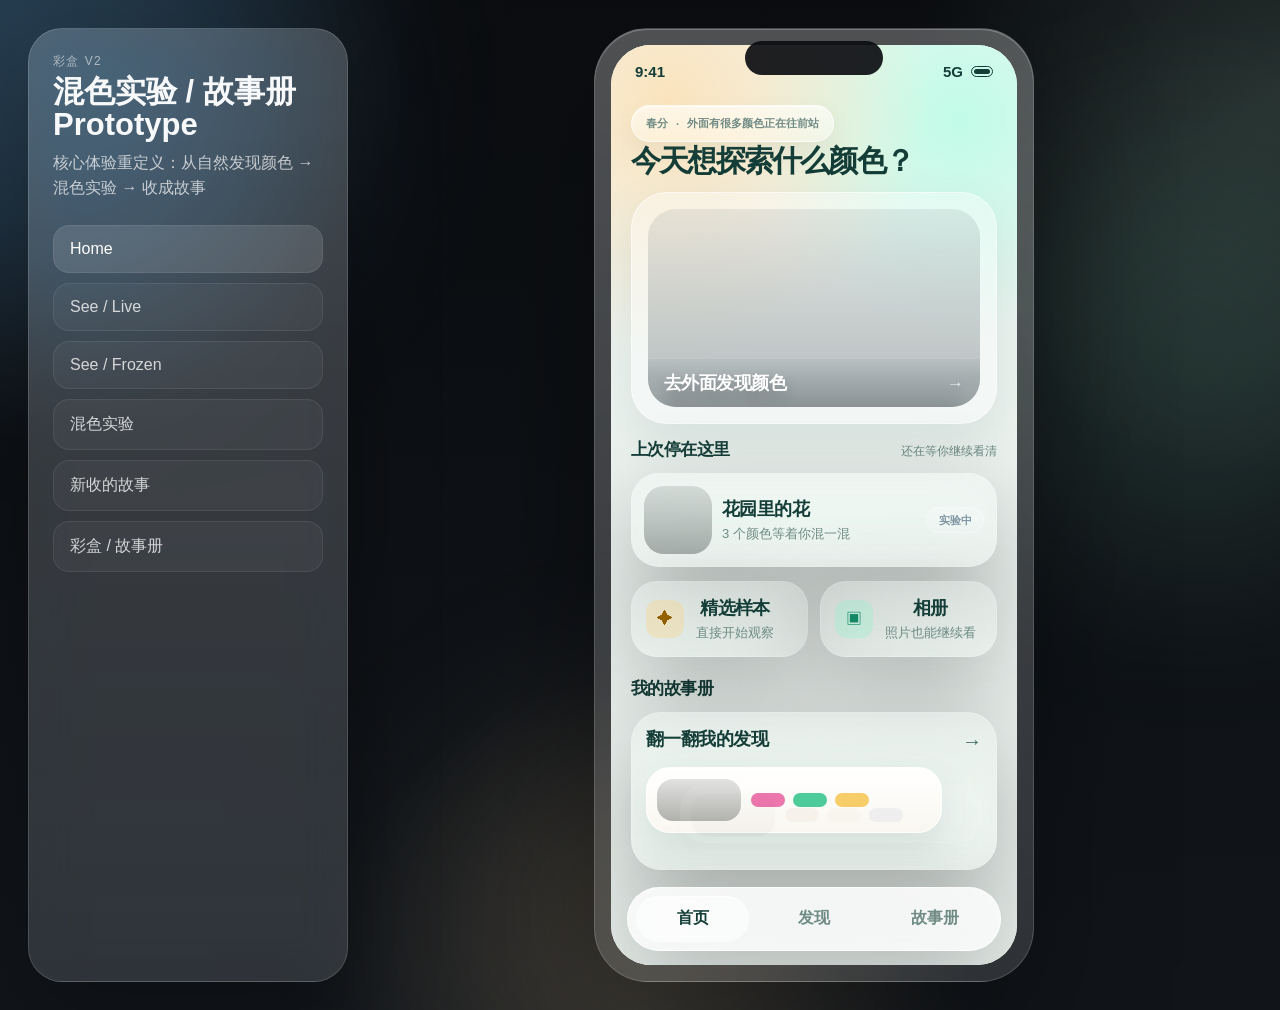
==== commit 22c96d1d: "核心体验重新定义及原型修改" ====
--- a/prototype-v2/index.html
+++ b/prototype-v2/index.html
@@ -11,6 +11,8 @@
     <link rel="stylesheet" href="./styles/screens/live.css" />
     <link rel="stylesheet" href="./styles/screens/frozen.css" />
     <link rel="stylesheet" href="./styles/screens/xianse.css" />
+    <link rel="stylesheet" href="./styles/screens/mix.css" />
+    <link rel="stylesheet" href="./styles/screens/story.css" />
     <link rel="stylesheet" href="./styles/screens/box.css" />
   </head>
   <body>
@@ -22,9 +24,9 @@
       <aside class="rail shell-glass">
         <div class="rail-header">
           <p class="rail-kicker">彩盒 v2</p>
-          <h1>Frozen / 显色 Prototype</h1>
+          <h1>混色实验 / 故事册 Prototype</h1>
           <p class="rail-copy">
-            保留 v1 基线，新开 v2 主战场。当前先覆盖 Home、Live、Frozen、显色与彩盒列表。
+            核心体验重定义：从自然发现颜色 → 混色实验 → 收成故事
           </p>
         </div>
 
@@ -32,8 +34,9 @@
           <button class="screen-link active" data-target="home">Home</button>
           <button class="screen-link" data-target="see-live">See / Live</button>
           <button class="screen-link" data-target="see-frozen">See / Frozen</button>
-          <button class="screen-link" data-target="xianse">显色</button>
-          <button class="screen-link" data-target="box-list">彩盒 / 页列表</button>
+          <button class="screen-link" data-target="xianse">混色实验</button>
+          <button class="screen-link" data-target="story-new">新收的故事</button>
+          <button class="screen-link" data-target="box-list">彩盒 / 故事册</button>
         </nav>
       </aside>
 
@@ -60,14 +63,14 @@
 
                 <header class="home-hero">
                   <div class="home-copy">
-                    <h2>今天的颜色，在外面等你</h2>
+                    <h2>今天想探索什么颜色？</h2>
                   </div>
 
                   <article class="hero-scene scene-card">
                     <div class="scene-photo photo-mist"></div>
                     <div class="scene-overlay">
                       <button class="entry-footer" data-go="see-live">
-                        <span>去看看今天的颜色</span>
+                        <span>去外面发现颜色</span>
                         <span class="entry-arrow-inline">→</span>
                       </button>
                     </div>
@@ -83,9 +86,9 @@
                   <div class="resume-thumb photo-flower"></div>
                   <div class="resume-text">
                     <h3>花园里的花</h3>
-                    <p>3 个片段，已经开始站出来了</p>
-                  </div>
-                  <span class="count-pill">显色中</span>
+                    <p>3 个颜色等着你混一混</p>
+                  </div>
+                  <span class="count-pill">实验中</span>
                 </button>
 
                 <div class="source-row">
@@ -106,13 +109,13 @@
                 </div>
 
                 <div class="resume-head box-head">
-                  <h3>我的彩盒</h3>
+                  <h3>我的故事册</h3>
                 </div>
 
                 <button class="box-entry shell-glass" data-go="box-list">
                   <div class="preview-head">
                     <div>
-                      <h3>翻一翻收起来的页</h3>
+                      <h3>翻一翻我的发现</h3>
                     </div>
                     <span class="ghost-arrow">→</span>
                   </div>
@@ -140,7 +143,7 @@
               <nav class="tab-dock shell-glass dock-fixed">
                 <button class="tab-item active">首页</button>
                 <button class="tab-item">发现</button>
-                <button class="tab-item" data-go="box-list">彩盒</button>
+                <button class="tab-item" data-go="box-list">故事册</button>
               </nav>
             </section>
 
@@ -181,7 +184,7 @@
 
                 <div class="top-floating">
                   <button class="nav-orb" data-go="home">‹</button>
-                  <div class="live-title">先指出你注意到哪里</div>
+                  <div class="live-title">这里面有好几种颜色呢</div>
                   <button class="nav-orb ghost">▣</button>
                 </div>
 
@@ -208,14 +211,14 @@
                   <div class="fragment-strip" data-fragment-strip></div>
 
                   <button class="frozen-go-pill bottom-cta solid disabled is-hidden" data-go="xianse" data-enter-xianse>
-                    让它们往前站一站
+                    混一混看看
                   </button>
                 </div>
               </div>
             </section>
 
             <section class="screen" data-screen="xianse">
-              <div class="screen-bg screen-bg-xianse"></div>
+              <div class="screen-bg screen-bg-mix"></div>
               <div class="statusbar">
                 <span>9:41</span>
                 <div class="status-icons">
@@ -224,36 +227,138 @@
                 </div>
               </div>
 
-              <div class="screen-scroll xianse-scroll">
+              <div class="screen-scroll mix-scroll">
                 <div class="top-floating light-flow">
                   <button class="nav-orb light" data-go="see-frozen">‹</button>
-                  <div class="source-line">
-                    <span class="source-kicker">来自</span>
-                    <span class="source-name">花园里的花</span>
-                  </div>
-                  <button class="ghost-pill top-ghost" data-go="see-frozen">补一处</button>
-                </div>
-
-                <header class="section-header xianse-header">
-                  <p class="micro">显色</p>
-                  <h2>让颜色站出来</h2>
+                  <div class="source-chip shell-glass">
+                    <div class="source-thumb photo-flower"></div>
+                    <span>花园里的花</span>
+                  </div>
+                  <button class="collect-btn ghost-pill" data-collect-story>收成</button>
+                </div>
+
+                <header class="section-header mix-header">
+                  <p class="micro">混色实验</p>
+                  <h2>从下面选两个颜色<br/>看看混在一起会怎样</h2>
                 </header>
 
-                <section class="xianse-stage shell-glass">
-                  <div class="source-echo photo-flower" aria-hidden="true"></div>
-                  <div class="source-wash" aria-hidden="true"></div>
-                  <div class="standing-field" data-standing-field></div>
+                <section class="mix-lab shell-glass">
+                  <div class="lab-bg photo-flower" aria-hidden="true"></div>
+                  <div class="lab-wash" aria-hidden="true"></div>
+                  
+                  <div class="mix-stage" data-mix-stage>
+                    <div class="mix-slot slot-left" data-slot="left">
+                      <div class="slot-placeholder">选一个</div>
+                    </div>
+                    
+                    <div class="mix-center">
+                      <div class="mix-operator">+</div>
+                      <div class="mix-result-area" data-result-area>
+                        <div class="result-placeholder">= ?</div>
+                      </div>
+                    </div>
+                    
+                    <div class="mix-slot slot-right" data-slot="right">
+                      <div class="slot-placeholder">再选一个</div>
+                    </div>
+                  </div>
                 </section>
 
-                <section class="page-foreshadow shell-glass">
-                  <div class="foreshadow-copy">
-                    <p class="micro">这一页开始成形</p>
-                    <h3>它们已经不只是一组颜色了</h3>
-                  </div>
-                  <div class="foreshadow-ribbon" data-foreshadow-ribbon></div>
+                <section class="color-palette shell-glass">
+                  <div class="palette-section">
+                    <p class="palette-label">点击颜色开始混色 ↓</p>
+                    <div class="palette-row" data-discovered-colors>
+                    </div>
+                  </div>
+                  <div class="palette-section created-section" data-created-section>
+                    <p class="palette-label">混出的新颜色</p>
+                    <div class="palette-row" data-created-colors>
+                    </div>
+                  </div>
                 </section>
 
-                <button class="bottom-cta solid">收进彩盒</button>
+                <section class="mix-history shell-glass" data-mix-history-section>
+                  <p class="palette-label">实验记录</p>
+                  <div class="history-list" data-mix-history>
+                  </div>
+                </section>
+
+                <button class="bottom-cta solid" data-go-story data-collect-story>收成这次发现</button>
+              </div>
+            </section>
+
+            <section class="screen" data-screen="story-new">
+              <div class="screen-bg screen-bg-story"></div>
+              <div class="statusbar">
+                <span>9:41</span>
+                <div class="status-icons">
+                  <span>5G</span>
+                  <span class="battery"></span>
+                </div>
+              </div>
+
+              <div class="screen-scroll story-scroll">
+                <div class="top-floating light-flow">
+                  <button class="nav-orb light" data-go="xianse">‹</button>
+                  <div class="story-status">这一页收好了</div>
+                  <div class="nav-gap"></div>
+                </div>
+
+                <article class="story-page">
+                  <section class="story-cover">
+                    <div class="cover-image photo-flower"></div>
+                    <div class="cover-meta">
+                      <span class="cover-time">今天下午</span>
+                      <span class="cover-scene">花园里的花</span>
+                    </div>
+                  </section>
+
+                  <section class="story-chapter">
+                    <p class="chapter-label">我发现了这些颜色</p>
+                    <div class="chapter-colors" data-story-discovered>
+                      <span class="story-swatch" style="--swatch: #ea6aa5"></span>
+                      <span class="story-swatch" style="--swatch: #3bc68f"></span>
+                      <span class="story-swatch" style="--swatch: #f7c95b"></span>
+                    </div>
+                  </section>
+
+                  <section class="story-chapter">
+                    <p class="chapter-label">我试着混了混</p>
+                    <div class="chapter-experiments" data-story-experiments>
+                      <div class="experiment-row">
+                        <span class="exp-color" style="--swatch: #ea6aa5"></span>
+                        <span class="exp-op">+</span>
+                        <span class="exp-color" style="--swatch: #3bc68f"></span>
+                        <span class="exp-eq">=</span>
+                        <span class="exp-result" style="--swatch: #92999a"></span>
+                      </div>
+                      <div class="experiment-row">
+                        <span class="exp-color" style="--swatch: #ea6aa5"></span>
+                        <span class="exp-op">+</span>
+                        <span class="exp-color" style="--swatch: #f7c95b"></span>
+                        <span class="exp-eq">=</span>
+                        <span class="exp-result" style="--swatch: #f1a180"></span>
+                      </div>
+                    </div>
+                  </section>
+
+                  <section class="story-chapter">
+                    <p class="chapter-label">我得到了</p>
+                    <div class="chapter-results" data-story-results>
+                      <span class="result-swatch" style="--swatch: #92999a"></span>
+                      <span class="result-swatch" style="--swatch: #f1a180"></span>
+                    </div>
+                  </section>
+                </article>
+
+                <div class="story-actions">
+                  <button class="action-btn primary" data-go="box-list">
+                    看看我的彩盒
+                  </button>
+                  <button class="action-btn secondary" data-go="see-live">
+                    再去看看
+                  </button>
+                </div>
               </div>
             </section>
 
@@ -269,20 +374,24 @@
 
               <div class="screen-scroll box-scroll">
                 <header class="section-header">
-                  <p class="micro">我的彩盒</p>
-                  <h2>翻一翻收起来的页</h2>
+                  <p class="micro">我的故事册</p>
+                  <h2>每一页都是一次发现</h2>
                 </header>
 
                 <div class="list-stack">
-                  <button class="page-sheet list-sheet current">
+                  <button class="page-sheet list-sheet current" data-go="story-new">
                     <div class="sheet-photo photo-flower"></div>
                     <div class="sheet-body list-body">
-                      <p class="sheet-meta">3月24日 · 下午</p>
+                      <p class="sheet-meta">今天 · 下午</p>
                       <h3>花园里的花</h3>
+                      <p class="sheet-summary">发现了 3 种颜色，混出了 2 种新颜色</p>
                       <div class="sheet-swatches">
                         <span style="--swatch:#ea6aa5"></span>
                         <span style="--swatch:#3bc68f"></span>
                         <span style="--swatch:#f7c95b"></span>
+                        <span class="swatch-divider"></span>
+                        <span style="--swatch:#92999a" class="mixed"></span>
+                        <span style="--swatch:#f1a180" class="mixed"></span>
                       </div>
                     </div>
                   </button>
@@ -292,6 +401,7 @@
                     <div class="compact-body">
                       <p class="sheet-meta">3月18日 · 傍晚</p>
                       <h4>海边的日落</h4>
+                      <p class="sheet-summary-mini">3 种颜色 · 1 次混色</p>
                       <div class="mini-swatches">
                         <span style="--swatch:#f59b63"></span>
                         <span style="--swatch:#e8d59b"></span>
@@ -304,7 +414,7 @@
                 <nav class="tab-dock shell-glass dock-fixed">
                   <button class="tab-item" data-go="home">首页</button>
                   <button class="tab-item">发现</button>
-                  <button class="tab-item active">彩盒</button>
+                  <button class="tab-item active">故事册</button>
                 </nav>
               </div>
             </section>
--- a/prototype-v2/styles/screens/frozen.css
+++ b/prototype-v2/styles/screens/frozen.css
@@ -1,10 +1,10 @@
 .frozen-stage {
   position: relative;
-  display: flex;
-  flex-direction: column;
+  display: grid;
+  grid-template-rows: auto auto minmax(0, 1fr) auto;
   height: 100%;
-  padding: 18px 14px 18px;
-  gap: 14px;
+  padding: 16px 14px 14px;
+  gap: 10px;
   background:
     radial-gradient(circle at 86% 0%, rgba(196, 255, 233, 0.54), transparent 24%),
     radial-gradient(circle at 12% 12%, rgba(255, 235, 205, 0.46), transparent 22%),
@@ -24,7 +24,7 @@
   left: auto;
   right: auto;
   z-index: 3;
-  margin: 2px 0 0;
+  margin: 0;
   padding: 0 6px;
 }
 
@@ -53,8 +53,8 @@
 
 .frozen-canvas {
   position: relative;
-  flex: 0 0 492px;
-  min-height: 492px;
+  min-height: 0;
+  height: 100%;
   border-radius: 34px;
   overflow: hidden;
   border: 1px solid rgba(255, 255, 255, 0.64);
@@ -207,12 +207,11 @@
 }
 
 .frozen-dock {
-  flex: 0 0 auto;
-  display: grid;
-  grid-template-rows: 30px 118px 54px;
-  gap: 12px;
-  min-height: 234px;
-  padding: 16px;
+  display: grid;
+  grid-template-rows: 26px 110px 52px;
+  gap: 8px;
+  min-height: 208px;
+  padding: 14px;
   border-radius: 32px;
   background:
     radial-gradient(circle at 12% 0%, rgba(255, 241, 218, 0.54), transparent 36%),
@@ -228,7 +227,7 @@
   justify-content: space-between;
   align-items: center;
   gap: 10px;
-  min-height: 28px;
+  min-height: 26px;
 }
 
 .frozen-count {
@@ -239,10 +238,10 @@
 }
 
 .ai-suggestion-chip {
-  height: 30px;
-  padding: 0 12px;
-  border-radius: 999px;
-  font-size: 12px;
+  height: 26px;
+  padding: 0 10px;
+  border-radius: 999px;
+  font-size: 11px;
   font-weight: 700;
   color: rgba(20, 61, 55, 0.78);
   background:
@@ -250,14 +249,14 @@
     rgba(247, 205, 91, 0.32);
   border: 1px solid rgba(243, 205, 97, 0.44);
   white-space: nowrap;
-  box-shadow: 0 8px 18px rgba(214, 171, 62, 0.14);
+  box-shadow: 0 6px 14px rgba(214, 171, 62, 0.12);
 }
 
 .fragment-strip {
   display: flex;
   gap: 10px;
-  min-height: 118px;
-  padding: 6px;
+  min-height: 110px;
+  padding: 4px;
   overflow-x: auto;
   overflow-y: hidden;
   scroll-snap-type: x proximity;
@@ -299,7 +298,7 @@
 
 .fragment-card {
   flex: 0 0 110px;
-  padding: 8px;
+  padding: 7px;
   border-radius: 22px;
   display: grid;
   gap: 7px;
@@ -356,7 +355,7 @@
 
 .fragment-preview {
   position: relative;
-  height: 24px;
+  height: 22px;
   border-radius: 14px;
   overflow: hidden;
   background-size: cover;
@@ -373,16 +372,16 @@
 }
 
 .fragment-swatch {
-  height: 16px;
+  height: 14px;
   border-radius: 999px;
   background: var(--swatch);
 }
 
 .frozen-go-pill {
   width: 100%;
-  height: 54px;
+  height: 52px;
   margin-top: 0;
-  font-size: 15px;
+  font-size: 14px;
   letter-spacing: -0.02em;
 }
 
--- a/prototype-v2/styles/screens/mix.css
+++ b/prototype-v2/styles/screens/mix.css
@@ -0,0 +1,389 @@
+.screen-bg-mix {
+  background: linear-gradient(
+    165deg,
+    rgba(255, 248, 240, 0.9) 0%,
+    rgba(240, 255, 248, 0.85) 50%,
+    rgba(248, 245, 255, 0.9) 100%
+  );
+}
+
+.mix-scroll {
+  padding-top: 64px;
+  padding-bottom: 110px;
+}
+
+.mix-header h2 {
+  max-width: 100%;
+  font-size: 26px;
+  line-height: 1.2;
+  letter-spacing: -0.04em;
+}
+
+.source-chip {
+  display: flex;
+  align-items: center;
+  gap: 8px;
+  padding: 4px 12px 4px 4px;
+  border-radius: 999px;
+  font-size: 12px;
+  color: var(--ink);
+}
+
+.source-thumb {
+  width: 24px;
+  height: 24px;
+  border-radius: 50%;
+  background-size: cover;
+  background-position: center;
+}
+
+.collect-btn {
+  opacity: 0.4;
+  pointer-events: none;
+  transition: opacity 0.3s ease;
+}
+
+.collect-btn.active {
+  opacity: 1;
+  pointer-events: auto;
+}
+
+.mix-lab {
+  position: relative;
+  margin-top: 18px;
+  min-height: 280px;
+  padding: 24px 16px;
+  border-radius: 36px;
+  overflow: hidden;
+  background:
+    linear-gradient(180deg, rgba(255, 255, 255, 0.78), rgba(255, 255, 255, 0.52)),
+    rgba(248, 251, 247, 0.5);
+  border: 1px solid rgba(255, 255, 255, 0.72);
+  box-shadow:
+    0 26px 48px rgba(39, 64, 52, 0.08),
+    inset 0 1px 0 rgba(255, 255, 255, 0.68);
+}
+
+.lab-bg {
+  position: absolute;
+  inset: 0;
+  opacity: 0.15;
+  filter: blur(8px) saturate(0.7);
+  transform: scale(1.1);
+  background-size: cover;
+  background-position: center;
+}
+
+.lab-wash {
+  position: absolute;
+  inset: 0;
+  background: linear-gradient(
+    180deg,
+    rgba(255, 255, 255, 0.6) 0%,
+    rgba(255, 255, 255, 0.3) 100%
+  );
+}
+
+.mix-stage {
+  position: relative;
+  z-index: 2;
+  display: flex;
+  align-items: center;
+  justify-content: center;
+  gap: 12px;
+  min-height: 200px;
+}
+
+.mix-slot {
+  width: 72px;
+  height: 72px;
+  border-radius: 50%;
+  background: rgba(255, 255, 255, 0.6);
+  border: 2px dashed rgba(0, 0, 0, 0.1);
+  display: flex;
+  align-items: center;
+  justify-content: center;
+  transition: all 0.3s ease;
+}
+
+.mix-slot.filled {
+  border-style: solid;
+  border-color: rgba(255, 255, 255, 0.8);
+  box-shadow: 
+    0 8px 24px rgba(0, 0, 0, 0.12),
+    inset 0 1px 0 rgba(255, 255, 255, 0.5);
+}
+
+.mix-slot.selected {
+  transform: scale(1.05);
+  box-shadow: 
+    0 0 0 3px rgba(255, 255, 255, 0.9),
+    0 12px 32px rgba(0, 0, 0, 0.15);
+}
+
+.slot-placeholder {
+  font-size: 16px;
+  color: var(--muted);
+  text-align: center;
+  opacity: 0.3;
+  letter-spacing: 2px;
+}
+
+.slot-color {
+  width: 100%;
+  height: 100%;
+  border-radius: 50%;
+  transition: transform 0.3s ease;
+}
+
+.mix-center {
+  display: flex;
+  flex-direction: column;
+  align-items: center;
+  gap: 16px;
+}
+
+.mix-operator {
+  font-size: 28px;
+  font-weight: 300;
+  color: var(--muted);
+  opacity: 0.5;
+}
+
+.mix-result-area {
+  width: 88px;
+  height: 88px;
+  border-radius: 50%;
+  background: rgba(255, 255, 255, 0.4);
+  border: 2px dashed rgba(0, 0, 0, 0.08);
+  display: flex;
+  align-items: center;
+  justify-content: center;
+  transition: all 0.5s cubic-bezier(0.34, 1.56, 0.64, 1);
+}
+
+.mix-result-area.has-result {
+  border-style: solid;
+  border-color: rgba(255, 255, 255, 0.9);
+  box-shadow: 
+    0 16px 48px rgba(0, 0, 0, 0.15),
+    0 0 60px rgba(255, 255, 255, 0.3),
+    inset 0 2px 0 rgba(255, 255, 255, 0.6);
+  transform: scale(1.1);
+}
+
+.result-placeholder {
+  font-size: 18px;
+  color: var(--muted);
+  opacity: 0.4;
+}
+
+.result-color {
+  width: 100%;
+  height: 100%;
+  border-radius: 50%;
+  animation: resultAppear 0.6s cubic-bezier(0.34, 1.56, 0.64, 1);
+}
+
+@keyframes resultAppear {
+  0% {
+    transform: scale(0);
+    opacity: 0;
+  }
+  50% {
+    transform: scale(1.2);
+  }
+  100% {
+    transform: scale(1);
+    opacity: 1;
+  }
+}
+
+.color-palette {
+  margin-top: 18px;
+  padding: 16px;
+  border-radius: 28px;
+  background:
+    linear-gradient(180deg, rgba(255, 255, 255, 0.82), rgba(255, 255, 255, 0.58)),
+    rgba(255, 255, 255, 0.5);
+  border: 1px solid rgba(255, 255, 255, 0.68);
+}
+
+.palette-section {
+  margin-bottom: 14px;
+}
+
+.palette-section:last-child {
+  margin-bottom: 0;
+}
+
+.created-section {
+  display: none;
+}
+
+.created-section.has-colors {
+  display: block;
+  padding-top: 14px;
+  border-top: 1px solid rgba(0, 0, 0, 0.06);
+}
+
+.palette-label {
+  font-size: 12px;
+  color: var(--ink);
+  margin-bottom: 12px;
+  letter-spacing: 0.02em;
+  font-weight: 500;
+}
+
+.palette-row {
+  display: flex;
+  gap: 10px;
+  flex-wrap: wrap;
+}
+
+.palette-color {
+  width: 44px;
+  height: 44px;
+  border-radius: 50%;
+  border: none;
+  padding: 0;
+  cursor: pointer;
+  transition: all 0.2s ease;
+  box-shadow: 
+    0 4px 12px rgba(0, 0, 0, 0.1),
+    inset 0 1px 0 rgba(255, 255, 255, 0.3);
+  animation: colorPulse 2s ease-in-out infinite;
+}
+
+@keyframes colorPulse {
+  0%, 100% {
+    transform: scale(1);
+    box-shadow: 
+      0 4px 12px rgba(0, 0, 0, 0.1),
+      inset 0 1px 0 rgba(255, 255, 255, 0.3);
+  }
+  50% {
+    transform: scale(1.05);
+    box-shadow: 
+      0 6px 16px rgba(0, 0, 0, 0.15),
+      inset 0 1px 0 rgba(255, 255, 255, 0.3);
+  }
+}
+
+.palette-color:hover {
+  transform: scale(1.1);
+  animation: none;
+}
+
+.palette-color:active {
+  transform: scale(0.95);
+  animation: none;
+}
+
+.palette-color.selected {
+  box-shadow: 
+    0 0 0 3px rgba(255, 255, 255, 1),
+    0 0 0 5px rgba(0, 0, 0, 0.15),
+    0 6px 16px rgba(0, 0, 0, 0.12);
+  transform: scale(1.05);
+}
+
+.palette-color.new-color {
+  animation: newColorPulse 0.5s ease;
+}
+
+@keyframes newColorPulse {
+  0% {
+    transform: scale(0);
+    opacity: 0;
+  }
+  60% {
+    transform: scale(1.15);
+  }
+  100% {
+    transform: scale(1);
+    opacity: 1;
+  }
+}
+
+.mix-history {
+  margin-top: 18px;
+  padding: 16px;
+  border-radius: 28px;
+  background:
+    linear-gradient(180deg, rgba(255, 255, 255, 0.78), rgba(255, 255, 255, 0.52)),
+    rgba(255, 255, 255, 0.45);
+  border: 1px solid rgba(255, 255, 255, 0.62);
+  display: none;
+}
+
+.mix-history.has-history {
+  display: block;
+}
+
+.history-list {
+  display: flex;
+  flex-direction: column;
+  gap: 10px;
+}
+
+.history-item {
+  display: flex;
+  align-items: center;
+  gap: 8px;
+  padding: 8px 12px;
+  background: rgba(255, 255, 255, 0.5);
+  border-radius: 999px;
+  animation: historySlideIn 0.4s ease;
+}
+
+@keyframes historySlideIn {
+  from {
+    opacity: 0;
+    transform: translateY(-10px);
+  }
+  to {
+    opacity: 1;
+    transform: translateY(0);
+  }
+}
+
+.history-color {
+  width: 24px;
+  height: 24px;
+  border-radius: 50%;
+  box-shadow: inset 0 1px 0 rgba(255, 255, 255, 0.3);
+}
+
+.history-operator {
+  font-size: 14px;
+  color: var(--muted);
+  opacity: 0.5;
+}
+
+.history-equals {
+  font-size: 14px;
+  color: var(--muted);
+  opacity: 0.5;
+}
+
+.history-result {
+  width: 28px;
+  height: 28px;
+  border-radius: 50%;
+  box-shadow: 
+    0 2px 8px rgba(0, 0, 0, 0.1),
+    inset 0 1px 0 rgba(255, 255, 255, 0.4);
+}
+
+.mix-scroll .bottom-cta {
+  margin-top: 18px;
+  opacity: 0.4;
+  pointer-events: none;
+  transition: opacity 0.3s ease;
+}
+
+.mix-scroll .bottom-cta.active {
+  opacity: 1;
+  pointer-events: auto;
+}
--- a/prototype-v2/styles/screens/story.css
+++ b/prototype-v2/styles/screens/story.css
@@ -0,0 +1,206 @@
+.screen-bg-story {
+  background: linear-gradient(
+    175deg,
+    rgba(255, 252, 248, 0.95) 0%,
+    rgba(248, 250, 255, 0.9) 50%,
+    rgba(255, 248, 252, 0.95) 100%
+  );
+}
+
+.story-scroll {
+  padding-top: 64px;
+  padding-bottom: 40px;
+}
+
+.story-status {
+  font-size: 13px;
+  color: var(--ink);
+  opacity: 0.7;
+}
+
+.story-page {
+  background: white;
+  border-radius: 24px;
+  overflow: hidden;
+  box-shadow: 
+    0 20px 60px rgba(0, 0, 0, 0.08),
+    0 4px 16px rgba(0, 0, 0, 0.04);
+  animation: storyAppear 0.6s cubic-bezier(0.34, 1.56, 0.64, 1);
+}
+
+@keyframes storyAppear {
+  0% {
+    opacity: 0;
+    transform: translateY(20px) scale(0.95);
+  }
+  100% {
+    opacity: 1;
+    transform: translateY(0) scale(1);
+  }
+}
+
+.story-cover {
+  position: relative;
+  height: 200px;
+  overflow: hidden;
+}
+
+.cover-image {
+  width: 100%;
+  height: 100%;
+  background-size: cover;
+  background-position: center;
+}
+
+.cover-meta {
+  position: absolute;
+  bottom: 0;
+  left: 0;
+  right: 0;
+  padding: 40px 20px 16px;
+  background: linear-gradient(
+    to top,
+    rgba(0, 0, 0, 0.5) 0%,
+    transparent 100%
+  );
+  display: flex;
+  justify-content: space-between;
+  align-items: flex-end;
+}
+
+.cover-time {
+  font-size: 12px;
+  color: rgba(255, 255, 255, 0.8);
+}
+
+.cover-scene {
+  font-size: 14px;
+  font-weight: 500;
+  color: white;
+}
+
+.story-chapter {
+  padding: 20px;
+  border-bottom: 1px solid rgba(0, 0, 0, 0.06);
+}
+
+.story-chapter:last-child {
+  border-bottom: none;
+}
+
+.chapter-label {
+  font-size: 12px;
+  color: var(--muted);
+  margin-bottom: 12px;
+  letter-spacing: 0.01em;
+}
+
+.chapter-colors {
+  display: flex;
+  gap: 12px;
+}
+
+.story-swatch {
+  width: 40px;
+  height: 40px;
+  border-radius: 50%;
+  background: var(--swatch);
+  box-shadow: 
+    0 4px 12px rgba(0, 0, 0, 0.1),
+    inset 0 1px 0 rgba(255, 255, 255, 0.3);
+}
+
+.chapter-experiments {
+  display: flex;
+  flex-direction: column;
+  gap: 12px;
+}
+
+.experiment-row {
+  display: flex;
+  align-items: center;
+  gap: 8px;
+  padding: 10px 14px;
+  background: rgba(0, 0, 0, 0.02);
+  border-radius: 999px;
+}
+
+.exp-color {
+  width: 26px;
+  height: 26px;
+  border-radius: 50%;
+  background: var(--swatch);
+  box-shadow: inset 0 1px 0 rgba(255, 255, 255, 0.3);
+}
+
+.exp-op,
+.exp-eq {
+  font-size: 14px;
+  color: var(--muted);
+  opacity: 0.5;
+}
+
+.exp-result {
+  width: 32px;
+  height: 32px;
+  border-radius: 50%;
+  background: var(--swatch);
+  box-shadow: 
+    0 4px 12px rgba(0, 0, 0, 0.1),
+    inset 0 1px 0 rgba(255, 255, 255, 0.3);
+}
+
+.chapter-results {
+  display: flex;
+  gap: 14px;
+}
+
+.result-swatch {
+  width: 48px;
+  height: 48px;
+  border-radius: 50%;
+  background: var(--swatch);
+  box-shadow: 
+    0 6px 20px rgba(0, 0, 0, 0.12),
+    inset 0 2px 0 rgba(255, 255, 255, 0.4);
+}
+
+.story-actions {
+  margin-top: 24px;
+  display: flex;
+  flex-direction: column;
+  gap: 12px;
+  padding: 0 4px;
+}
+
+.action-btn {
+  width: 100%;
+  padding: 16px 24px;
+  border-radius: 999px;
+  border: none;
+  font-size: 15px;
+  font-weight: 500;
+  cursor: pointer;
+  transition: all 0.2s ease;
+}
+
+.action-btn.primary {
+  background: var(--ink);
+  color: white;
+  box-shadow: 0 8px 24px rgba(20, 61, 55, 0.2);
+}
+
+.action-btn.primary:hover {
+  transform: translateY(-2px);
+  box-shadow: 0 12px 32px rgba(20, 61, 55, 0.25);
+}
+
+.action-btn.secondary {
+  background: rgba(255, 255, 255, 0.8);
+  color: var(--ink);
+  border: 1px solid rgba(0, 0, 0, 0.08);
+}
+
+.action-btn.secondary:hover {
+  background: rgba(255, 255, 255, 1);
+}
--- a/prototype-v2/styles/screens/box.css
+++ b/prototype-v2/styles/screens/box.css
@@ -86,3 +86,28 @@
   font-size: 18px;
   letter-spacing: -0.03em;
 }
+
+.sheet-summary {
+  margin: 6px 0 0;
+  font-size: 12px;
+  color: var(--muted);
+}
+
+.sheet-summary-mini {
+  margin: 2px 0 6px;
+  font-size: 11px;
+  color: var(--muted);
+}
+
+.swatch-divider {
+  width: 1px !important;
+  height: 20px !important;
+  background: rgba(0, 0, 0, 0.1) !important;
+  margin: 0 4px;
+}
+
+.sheet-swatches span.mixed {
+  box-shadow: 
+    0 2px 8px rgba(0, 0, 0, 0.1),
+    inset 0 1px 0 rgba(255, 255, 255, 0.3);
+}
